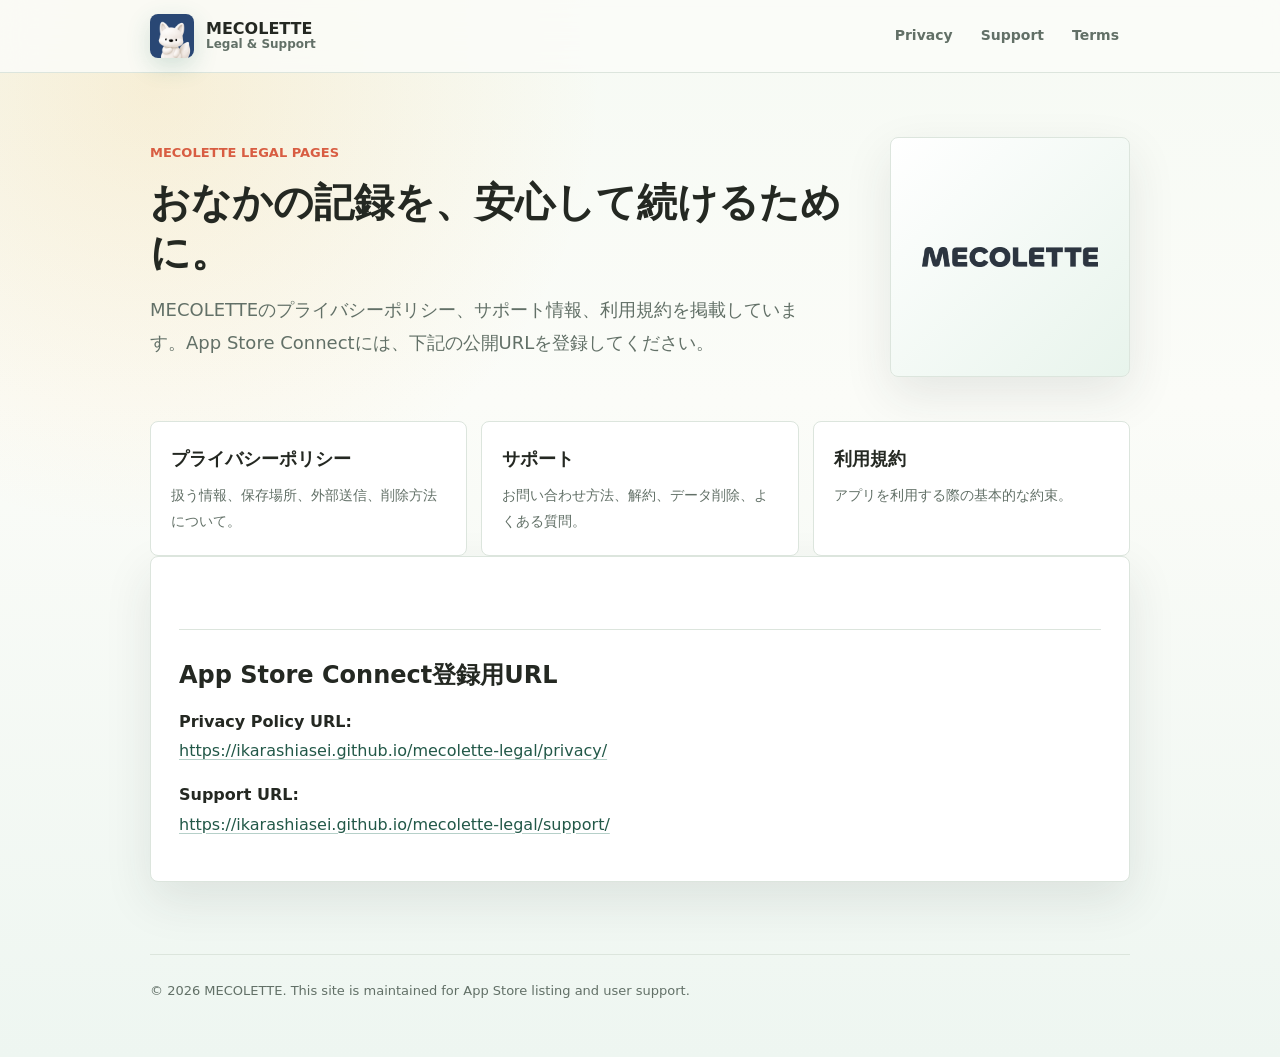
==== index.html @ 82820e7a "Add GitHub Pages legal site" ====
<!doctype html>
<html lang="ja">
  <head>
    <meta charset="utf-8">
    <meta name="viewport" content="width=device-width, initial-scale=1">
    <title>MECOLETTE 法務・サポート</title>
    <meta name="description" content="MECOLETTEのプライバシーポリシー、利用規約、サポート情報を掲載しています。">
    <link rel="icon" href="./assets/app-icon.png">
    <link rel="apple-touch-icon" href="./assets/app-icon.png">
    <link rel="stylesheet" href="./assets/styles.css">
  </head>
  <body>
    <header class="site-header">
      <div class="site-header__inner">
        <a class="brand" href="./" aria-label="MECOLETTE 法務・サポート トップ">
          <img class="brand__icon" src="./assets/app-icon.png" alt="" width="44" height="44">
          <span class="brand__name">
            <span>MECOLETTE</span>
            <span class="brand__sub">Legal & Support</span>
          </span>
        </a>
        <nav class="nav" aria-label="主要ページ">
          <a href="./privacy/">Privacy</a>
          <a href="./support/">Support</a>
          <a href="./terms/">Terms</a>
        </nav>
      </div>
    </header>

    <main class="page">
      <section class="hero" aria-labelledby="page-title">
        <div>
          <p class="eyebrow">MECOLETTE Legal Pages</p>
          <h1 id="page-title">おなかの記録を、安心して続けるために。</h1>
          <p class="lead">MECOLETTEのプライバシーポリシー、サポート情報、利用規約を掲載しています。App Store Connectには、下記の公開URLを登録してください。</p>
        </div>
        <div class="hero__image" aria-hidden="true">
          <img src="./assets/mecolette-logo.png" alt="">
        </div>
      </section>

      <section class="link-grid" aria-label="公開ページ">
        <a class="link-tile" href="./privacy/">
          <strong>プライバシーポリシー</strong>
          <span>扱う情報、保存場所、外部送信、削除方法について。</span>
        </a>
        <a class="link-tile" href="./support/">
          <strong>サポート</strong>
          <span>お問い合わせ方法、解約、データ削除、よくある質問。</span>
        </a>
        <a class="link-tile" href="./terms/">
          <strong>利用規約</strong>
          <span>アプリを利用する際の基本的な約束。</span>
        </a>
      </section>

      <section class="panel" aria-labelledby="store-connect-title">
        <h2 id="store-connect-title">App Store Connect登録用URL</h2>
        <p><strong>Privacy Policy URL:</strong><br><a href="./privacy/">https://ikarashiasei.github.io/mecolette-legal/privacy/</a></p>
        <p><strong>Support URL:</strong><br><a href="./support/">https://ikarashiasei.github.io/mecolette-legal/support/</a></p>
      </section>
    </main>

    <footer class="site-footer">
      <p>© 2026 MECOLETTE. This site is maintained for App Store listing and user support.</p>
    </footer>
  </body>
</html>
---- assets/styles.css ----
:root {
  color-scheme: light;
  --ink: #242822;
  --muted: #627067;
  --paper: #fbfcf8;
  --panel: #ffffff;
  --line: #dce5dd;
  --brand: #2f7a64;
  --brand-dark: #225848;
  --accent: #d85d42;
  --sun: #f5b84b;
  --shadow: 0 18px 48px rgba(35, 53, 45, 0.1);
  --radius: 8px;
}

* {
  box-sizing: border-box;
}

html {
  scroll-behavior: smooth;
}

body {
  margin: 0;
  background:
    radial-gradient(circle at 12% 8%, rgba(245, 184, 75, 0.18), transparent 28rem),
    linear-gradient(180deg, #f6faf4 0%, var(--paper) 38%, #eef6f1 100%);
  color: var(--ink);
  font-family: ui-rounded, "Hiragino Sans", "Yu Gothic", "Yu Gothic UI", system-ui, sans-serif;
  font-size: 16px;
  line-height: 1.85;
  letter-spacing: 0;
}

a {
  color: var(--brand-dark);
  text-decoration-color: rgba(47, 122, 100, 0.35);
  text-underline-offset: 0.18em;
}

a:hover {
  color: var(--accent);
}

.site-header {
  border-bottom: 1px solid var(--line);
  background: rgba(251, 252, 248, 0.86);
  backdrop-filter: blur(16px);
  position: sticky;
  top: 0;
  z-index: 10;
}

.site-header__inner,
.page,
.site-footer {
  width: min(100% - 32px, 980px);
  margin: 0 auto;
}

.site-header__inner {
  display: flex;
  min-height: 72px;
  align-items: center;
  justify-content: space-between;
  gap: 24px;
}

.brand {
  display: inline-flex;
  align-items: center;
  gap: 12px;
  color: var(--ink);
  font-weight: 800;
  text-decoration: none;
}

.brand__icon {
  width: 44px;
  height: 44px;
  border-radius: var(--radius);
  box-shadow: 0 8px 24px rgba(47, 122, 100, 0.2);
}

.brand__name {
  display: grid;
  gap: 0;
  line-height: 1.15;
}

.brand__sub {
  color: var(--muted);
  font-size: 12px;
  font-weight: 700;
}

.nav {
  display: flex;
  flex-wrap: wrap;
  gap: 6px;
  justify-content: flex-end;
}

.nav a {
  border: 1px solid transparent;
  border-radius: var(--radius);
  color: var(--muted);
  font-size: 14px;
  font-weight: 700;
  padding: 8px 10px;
  text-decoration: none;
}

.nav a[aria-current="page"],
.nav a:hover {
  background: #ffffff;
  border-color: var(--line);
  color: var(--brand-dark);
}

.page {
  padding: 64px 0 72px;
}

.hero {
  display: grid;
  grid-template-columns: 1fr minmax(180px, 240px);
  gap: 32px;
  align-items: center;
  margin-bottom: 44px;
}

.eyebrow {
  color: var(--accent);
  font-size: 13px;
  font-weight: 800;
  margin: 0 0 12px;
  text-transform: uppercase;
}

h1 {
  color: var(--ink);
  font-size: 40px;
  line-height: 1.25;
  margin: 0 0 16px;
}

h2 {
  border-top: 1px solid var(--line);
  font-size: 24px;
  line-height: 1.45;
  margin: 44px 0 14px;
  padding-top: 28px;
}

h3 {
  font-size: 18px;
  margin: 28px 0 8px;
}

p {
  margin: 0 0 14px;
}

ul {
  margin: 0 0 18px;
  padding-left: 1.3em;
}

li + li {
  margin-top: 8px;
}

.lead {
  color: var(--muted);
  font-size: 18px;
  max-width: 42rem;
}

.hero__image {
  background: linear-gradient(135deg, #ffffff, #e8f4ec);
  border: 1px solid var(--line);
  border-radius: var(--radius);
  box-shadow: var(--shadow);
  display: grid;
  min-height: 240px;
  place-items: center;
}

.hero__image img {
  height: auto;
  width: min(74%, 180px);
}

.panel {
  background: var(--panel);
  border: 1px solid var(--line);
  border-radius: var(--radius);
  box-shadow: var(--shadow);
  padding: 28px;
}

.link-grid {
  display: grid;
  gap: 14px;
  grid-template-columns: repeat(3, minmax(0, 1fr));
  margin-top: 28px;
}

.link-tile {
  background: #ffffff;
  border: 1px solid var(--line);
  border-radius: var(--radius);
  color: var(--ink);
  display: block;
  min-height: 132px;
  padding: 20px;
  text-decoration: none;
}

.link-tile strong {
  display: block;
  font-size: 18px;
  margin-bottom: 8px;
}

.link-tile span {
  color: var(--muted);
  display: block;
  font-size: 14px;
}

.meta {
  border-left: 4px solid var(--brand);
  color: var(--muted);
  margin: 28px 0;
  padding: 6px 0 6px 16px;
}

.notice {
  background: #fff8e9;
  border: 1px solid #f2d798;
  border-radius: var(--radius);
  padding: 18px;
}

.site-footer {
  border-top: 1px solid var(--line);
  color: var(--muted);
  font-size: 13px;
  padding: 24px 0 40px;
}

@media (max-width: 760px) {
  .site-header__inner {
    align-items: flex-start;
    flex-direction: column;
    gap: 10px;
    padding: 14px 0;
  }

  .nav {
    justify-content: flex-start;
  }

  .page {
    padding-top: 40px;
  }

  .hero {
    grid-template-columns: 1fr;
  }

  .hero__image {
    min-height: 170px;
  }

  h1 {
    font-size: 32px;
  }

  .link-grid {
    grid-template-columns: 1fr;
  }

  .panel {
    padding: 22px;
  }
}
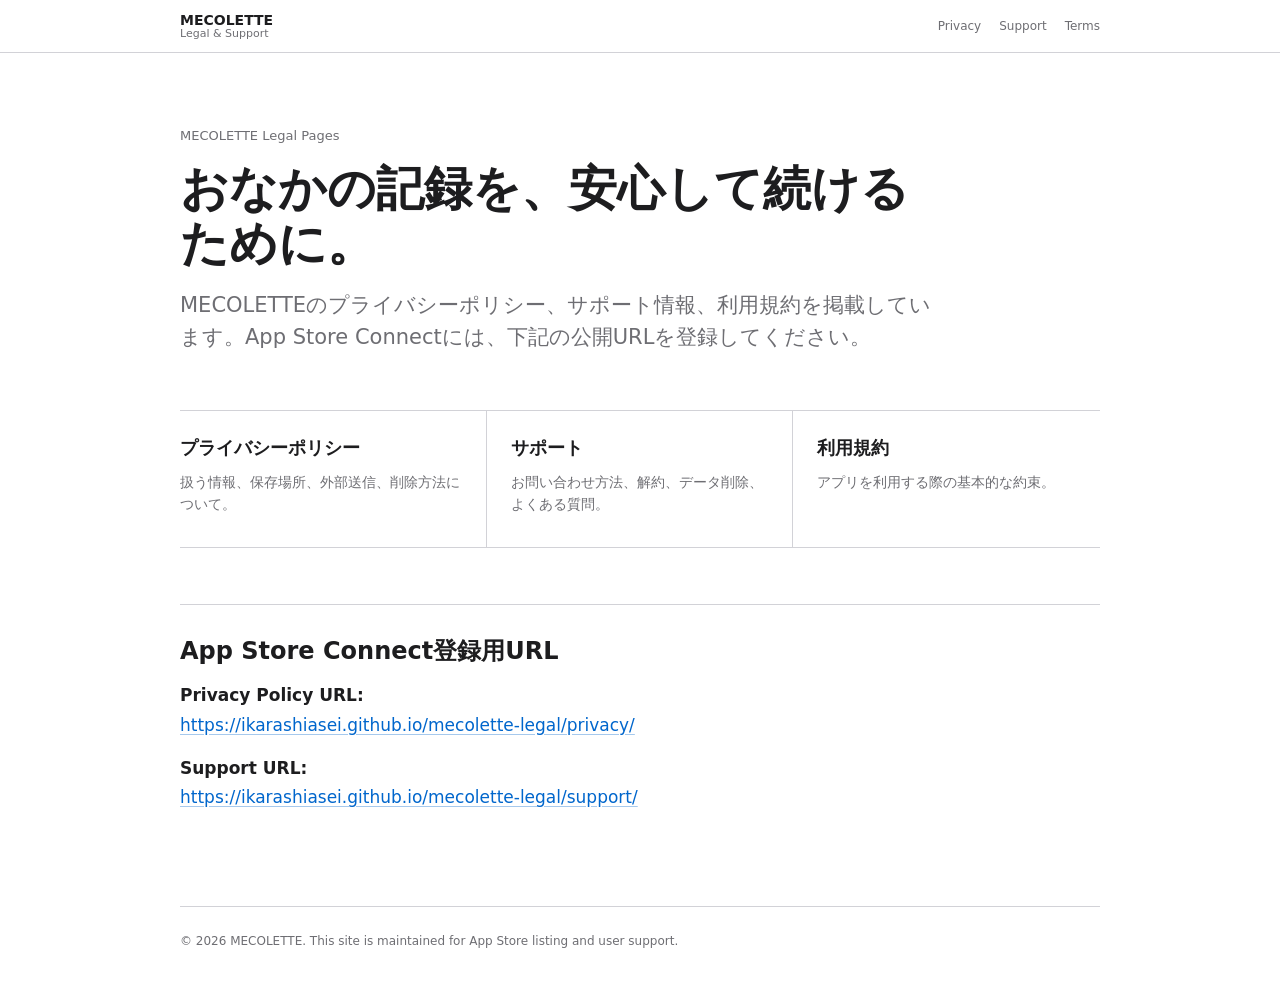
==== commit 4c7e8710: "Simplify legal site design" ====
--- a/index.html
+++ b/index.html
@@ -13,7 +13,6 @@
     <header class="site-header">
       <div class="site-header__inner">
         <a class="brand" href="./" aria-label="MECOLETTE 法務・サポート トップ">
-          <img class="brand__icon" src="./assets/app-icon.png" alt="" width="44" height="44">
           <span class="brand__name">
             <span>MECOLETTE</span>
             <span class="brand__sub">Legal & Support</span>
@@ -33,9 +32,6 @@
           <p class="eyebrow">MECOLETTE Legal Pages</p>
           <h1 id="page-title">おなかの記録を、安心して続けるために。</h1>
           <p class="lead">MECOLETTEのプライバシーポリシー、サポート情報、利用規約を掲載しています。App Store Connectには、下記の公開URLを登録してください。</p>
-        </div>
-        <div class="hero__image" aria-hidden="true">
-          <img src="./assets/mecolette-logo.png" alt="">
         </div>
       </section>
 
--- a/assets/styles.css
+++ b/assets/styles.css
@@ -1,16 +1,12 @@
 :root {
   color-scheme: light;
-  --ink: #242822;
-  --muted: #627067;
-  --paper: #fbfcf8;
-  --panel: #ffffff;
-  --line: #dce5dd;
-  --brand: #2f7a64;
-  --brand-dark: #225848;
-  --accent: #d85d42;
-  --sun: #f5b84b;
-  --shadow: 0 18px 48px rgba(35, 53, 45, 0.1);
-  --radius: 8px;
+  --ink: #1d1d1f;
+  --muted: #6e6e73;
+  --canvas: #ffffff;
+  --canvas-soft: #f5f5f7;
+  --line: #d2d2d7;
+  --link: #0066cc;
+  --radius: 12px;
 }
 
 * {
@@ -23,30 +19,28 @@
 
 body {
   margin: 0;
-  background:
-    radial-gradient(circle at 12% 8%, rgba(245, 184, 75, 0.18), transparent 28rem),
-    linear-gradient(180deg, #f6faf4 0%, var(--paper) 38%, #eef6f1 100%);
-  color: var(--ink);
-  font-family: ui-rounded, "Hiragino Sans", "Yu Gothic", "Yu Gothic UI", system-ui, sans-serif;
-  font-size: 16px;
-  line-height: 1.85;
+  background: var(--canvas);
+  color: var(--ink);
+  font-family: -apple-system, BlinkMacSystemFont, "Hiragino Sans", "Yu Gothic", "Yu Gothic UI", system-ui, sans-serif;
+  font-size: 17px;
+  line-height: 1.72;
   letter-spacing: 0;
 }
 
 a {
-  color: var(--brand-dark);
-  text-decoration-color: rgba(47, 122, 100, 0.35);
+  color: var(--link);
+  text-decoration-color: rgba(0, 102, 204, 0.35);
   text-underline-offset: 0.18em;
 }
 
 a:hover {
-  color: var(--accent);
+  text-decoration-color: currentColor;
 }
 
 .site-header {
   border-bottom: 1px solid var(--line);
-  background: rgba(251, 252, 248, 0.86);
-  backdrop-filter: blur(16px);
+  background: rgba(255, 255, 255, 0.88);
+  backdrop-filter: saturate(180%) blur(20px);
   position: sticky;
   top: 0;
   z-index: 10;
@@ -55,32 +49,26 @@
 .site-header__inner,
 .page,
 .site-footer {
-  width: min(100% - 32px, 980px);
+  width: min(100% - 40px, 920px);
   margin: 0 auto;
 }
 
 .site-header__inner {
   display: flex;
-  min-height: 72px;
+  min-height: 52px;
   align-items: center;
   justify-content: space-between;
-  gap: 24px;
+  gap: 20px;
 }
 
 .brand {
   display: inline-flex;
   align-items: center;
-  gap: 12px;
-  color: var(--ink);
-  font-weight: 800;
+  gap: 10px;
+  color: var(--ink);
+  font-size: 14px;
+  font-weight: 600;
   text-decoration: none;
-}
-
-.brand__icon {
-  width: 44px;
-  height: 44px;
-  border-radius: var(--radius);
-  box-shadow: 0 8px 24px rgba(47, 122, 100, 0.2);
 }
 
 .brand__name {
@@ -91,71 +79,66 @@
 
 .brand__sub {
   color: var(--muted);
-  font-size: 12px;
-  font-weight: 700;
+  font-size: 11px;
+  font-weight: 400;
 }
 
 .nav {
   display: flex;
   flex-wrap: wrap;
-  gap: 6px;
+  gap: 18px;
   justify-content: flex-end;
 }
 
 .nav a {
-  border: 1px solid transparent;
-  border-radius: var(--radius);
-  color: var(--muted);
-  font-size: 14px;
-  font-weight: 700;
-  padding: 8px 10px;
+  color: var(--muted);
+  font-size: 12px;
+  font-weight: 400;
+  padding: 6px 0;
   text-decoration: none;
 }
 
 .nav a[aria-current="page"],
 .nav a:hover {
-  background: #ffffff;
-  border-color: var(--line);
-  color: var(--brand-dark);
+  color: var(--ink);
 }
 
 .page {
-  padding: 64px 0 72px;
+  padding: 72px 0 80px;
 }
 
 .hero {
-  display: grid;
-  grid-template-columns: 1fr minmax(180px, 240px);
-  gap: 32px;
-  align-items: center;
-  margin-bottom: 44px;
+  margin-bottom: 56px;
+  max-width: 760px;
 }
 
 .eyebrow {
-  color: var(--accent);
+  color: var(--muted);
   font-size: 13px;
-  font-weight: 800;
-  margin: 0 0 12px;
-  text-transform: uppercase;
+  font-weight: 400;
+  margin: 0 0 14px;
 }
 
 h1 {
   color: var(--ink);
-  font-size: 40px;
-  line-height: 1.25;
-  margin: 0 0 16px;
+  font-size: 48px;
+  font-weight: 600;
+  line-height: 1.14;
+  margin: 0 0 18px;
 }
 
 h2 {
   border-top: 1px solid var(--line);
   font-size: 24px;
-  line-height: 1.45;
-  margin: 44px 0 14px;
-  padding-top: 28px;
+  font-weight: 600;
+  line-height: 1.35;
+  margin: 48px 0 14px;
+  padding-top: 30px;
 }
 
 h3 {
   font-size: 18px;
+  font-weight: 600;
   margin: 28px 0 8px;
 }
 
@@ -174,54 +157,50 @@
 
 .lead {
   color: var(--muted);
-  font-size: 18px;
-  max-width: 42rem;
-}
-
-.hero__image {
-  background: linear-gradient(135deg, #ffffff, #e8f4ec);
-  border: 1px solid var(--line);
-  border-radius: var(--radius);
-  box-shadow: var(--shadow);
-  display: grid;
-  min-height: 240px;
-  place-items: center;
-}
-
-.hero__image img {
-  height: auto;
-  width: min(74%, 180px);
+  font-size: 21px;
+  line-height: 1.55;
+  max-width: 48rem;
 }
 
 .panel {
-  background: var(--panel);
-  border: 1px solid var(--line);
-  border-radius: var(--radius);
-  box-shadow: var(--shadow);
-  padding: 28px;
+  background: transparent;
+  border: 0;
+  border-radius: 0;
+  padding: 0;
 }
 
 .link-grid {
   display: grid;
-  gap: 14px;
+  gap: 0;
   grid-template-columns: repeat(3, minmax(0, 1fr));
-  margin-top: 28px;
+  border-bottom: 1px solid var(--line);
+  border-top: 1px solid var(--line);
+  margin: 40px 0 56px;
 }
 
 .link-tile {
-  background: #ffffff;
-  border: 1px solid var(--line);
-  border-radius: var(--radius);
+  background: transparent;
+  border-right: 1px solid var(--line);
   color: var(--ink);
   display: block;
-  min-height: 132px;
-  padding: 20px;
+  min-height: 136px;
+  padding: 22px 24px 24px 0;
   text-decoration: none;
+}
+
+.link-tile:last-child {
+  border-right: 0;
+  padding-left: 24px;
+}
+
+.link-tile + .link-tile {
+  padding-left: 24px;
 }
 
 .link-tile strong {
   display: block;
   font-size: 18px;
+  font-weight: 600;
   margin-bottom: 8px;
 }
 
@@ -229,26 +208,28 @@
   color: var(--muted);
   display: block;
   font-size: 14px;
+  line-height: 1.55;
 }
 
 .meta {
-  border-left: 4px solid var(--brand);
-  color: var(--muted);
-  margin: 28px 0;
-  padding: 6px 0 6px 16px;
+  border-left: 2px solid var(--line);
+  color: var(--muted);
+  font-size: 14px;
+  margin: 28px 0 36px;
+  padding: 4px 0 4px 14px;
 }
 
 .notice {
-  background: #fff8e9;
-  border: 1px solid #f2d798;
+  background: var(--canvas-soft);
+  border: 1px solid var(--line);
   border-radius: var(--radius);
-  padding: 18px;
+  padding: 20px 22px;
 }
 
 .site-footer {
   border-top: 1px solid var(--line);
   color: var(--muted);
-  font-size: 13px;
+  font-size: 12px;
   padding: 24px 0 40px;
 }
 
@@ -265,26 +246,40 @@
   }
 
   .page {
-    padding-top: 40px;
+    padding: 48px 0 64px;
   }
 
   .hero {
-    grid-template-columns: 1fr;
-  }
-
-  .hero__image {
-    min-height: 170px;
+    margin-bottom: 40px;
   }
 
   h1 {
-    font-size: 32px;
+    font-size: 34px;
+  }
+
+  .lead {
+    font-size: 18px;
   }
 
   .link-grid {
     grid-template-columns: 1fr;
+    margin-bottom: 44px;
+  }
+
+  .link-tile,
+  .link-tile + .link-tile,
+  .link-tile:last-child {
+    border-right: 0;
+    border-top: 1px solid var(--line);
+    min-height: auto;
+    padding: 20px 0;
+  }
+
+  .link-tile:first-child {
+    border-top: 0;
   }
 
   .panel {
-    padding: 22px;
-  }
-}
+    padding: 0;
+  }
+}
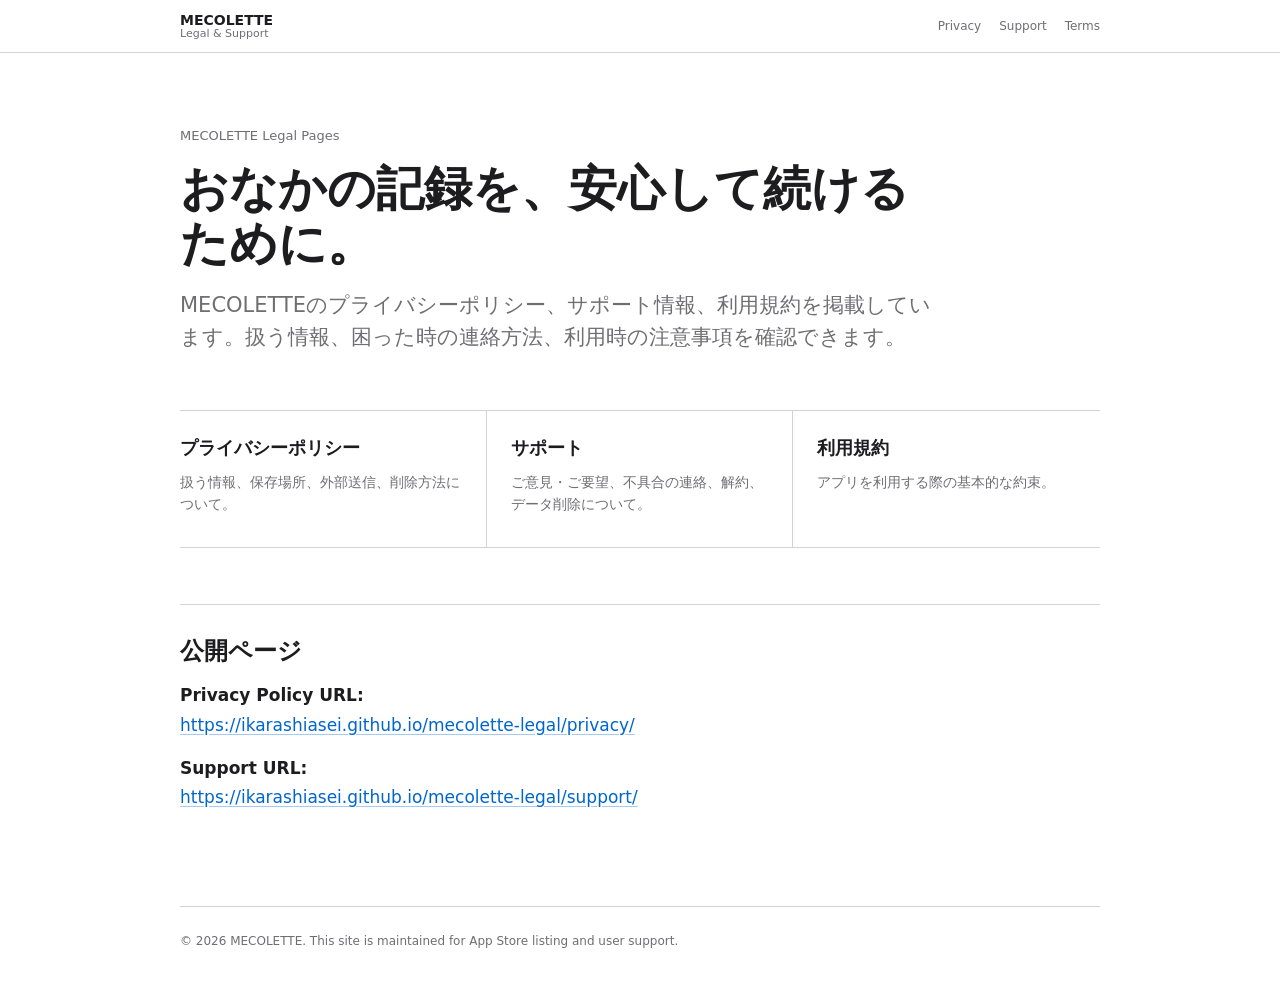
==== commit 44a56d20: "Refine legal page copy" ====
--- a/index.html
+++ b/index.html
@@ -31,7 +31,7 @@
         <div>
           <p class="eyebrow">MECOLETTE Legal Pages</p>
           <h1 id="page-title">おなかの記録を、安心して続けるために。</h1>
-          <p class="lead">MECOLETTEのプライバシーポリシー、サポート情報、利用規約を掲載しています。App Store Connectには、下記の公開URLを登録してください。</p>
+          <p class="lead">MECOLETTEのプライバシーポリシー、サポート情報、利用規約を掲載しています。扱う情報、困った時の連絡方法、利用時の注意事項を確認できます。</p>
         </div>
       </section>
 
@@ -42,7 +42,7 @@
         </a>
         <a class="link-tile" href="./support/">
           <strong>サポート</strong>
-          <span>お問い合わせ方法、解約、データ削除、よくある質問。</span>
+          <span>ご意見・ご要望、不具合の連絡、解約、データ削除について。</span>
         </a>
         <a class="link-tile" href="./terms/">
           <strong>利用規約</strong>
@@ -50,8 +50,8 @@
         </a>
       </section>
 
-      <section class="panel" aria-labelledby="store-connect-title">
-        <h2 id="store-connect-title">App Store Connect登録用URL</h2>
+      <section class="panel" aria-labelledby="public-pages-title">
+        <h2 id="public-pages-title">公開ページ</h2>
         <p><strong>Privacy Policy URL:</strong><br><a href="./privacy/">https://ikarashiasei.github.io/mecolette-legal/privacy/</a></p>
         <p><strong>Support URL:</strong><br><a href="./support/">https://ikarashiasei.github.io/mecolette-legal/support/</a></p>
       </section>
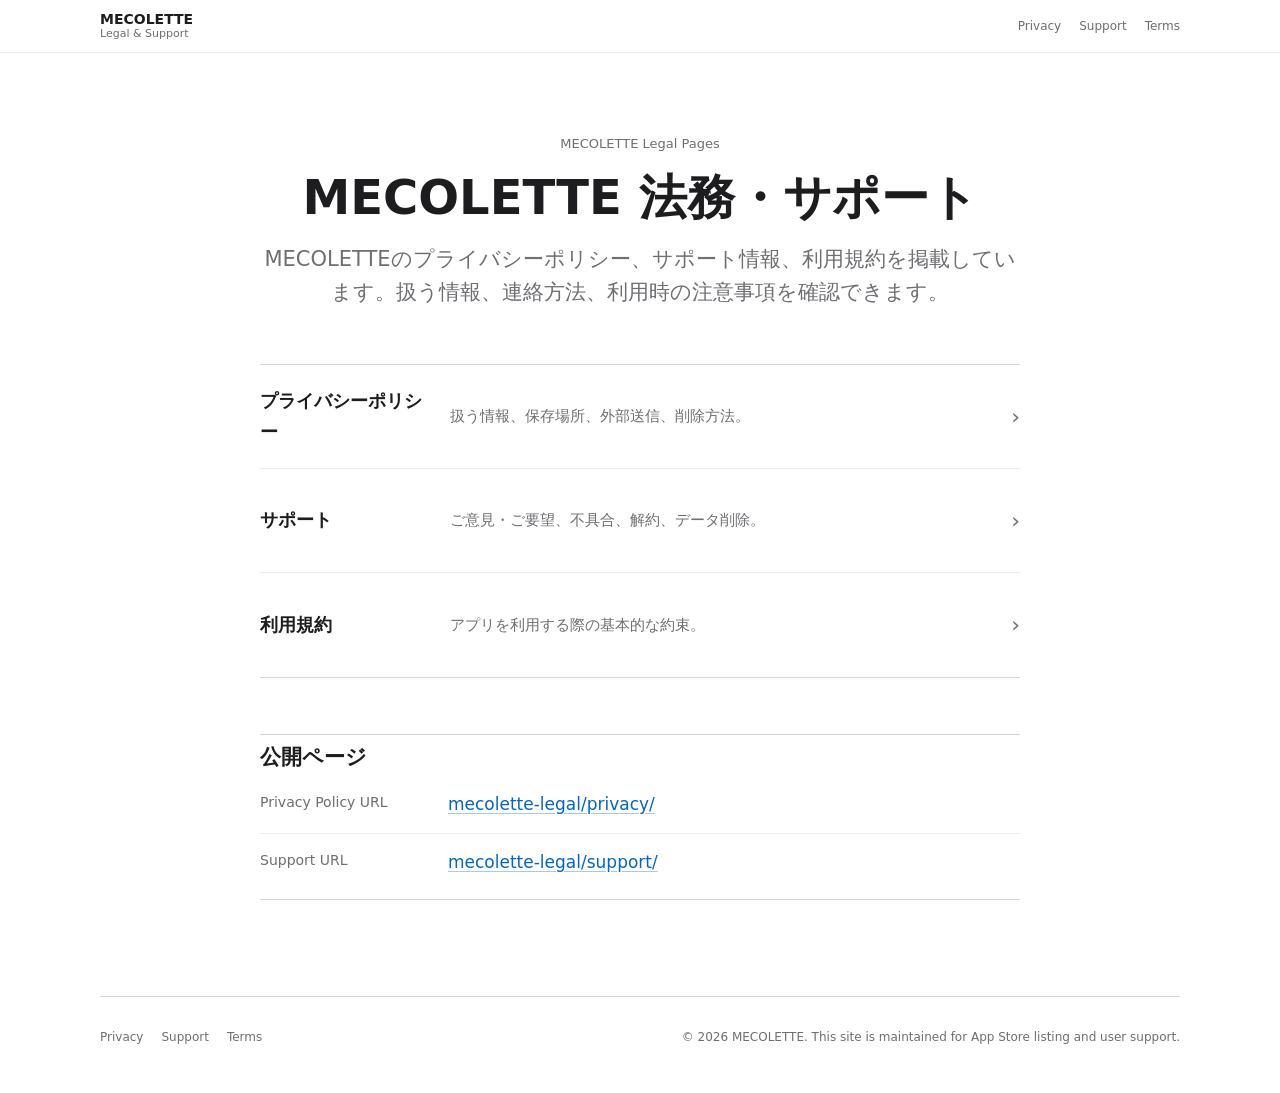
==== commit d9aad983: "Refresh legal site layout" ====
--- a/index.html
+++ b/index.html
@@ -30,34 +30,48 @@
       <section class="hero" aria-labelledby="page-title">
         <div>
           <p class="eyebrow">MECOLETTE Legal Pages</p>
-          <h1 id="page-title">おなかの記録を、安心して続けるために。</h1>
-          <p class="lead">MECOLETTEのプライバシーポリシー、サポート情報、利用規約を掲載しています。扱う情報、困った時の連絡方法、利用時の注意事項を確認できます。</p>
+          <h1 id="page-title">MECOLETTE<span class="mobile-break"><br></span> 法務・サポート</h1>
+          <p class="lead">MECOLETTEのプライバシーポリシー、サポート情報、利用規約を掲載しています。扱う情報、連絡方法、利用時の注意事項を確認できます。</p>
         </div>
       </section>
 
-      <section class="link-grid" aria-label="公開ページ">
-        <a class="link-tile" href="./privacy/">
-          <strong>プライバシーポリシー</strong>
-          <span>扱う情報、保存場所、外部送信、削除方法について。</span>
+      <section class="directory" aria-label="公開ページ">
+        <a class="directory-row" href="./privacy/">
+          <span class="directory-title">プライバシーポリシー</span>
+          <span class="directory-desc">扱う情報、保存場所、外部送信、削除方法。</span>
+          <span class="directory-arrow" aria-hidden="true">›</span>
         </a>
-        <a class="link-tile" href="./support/">
-          <strong>サポート</strong>
-          <span>ご意見・ご要望、不具合の連絡、解約、データ削除について。</span>
+        <a class="directory-row" href="./support/">
+          <span class="directory-title">サポート</span>
+          <span class="directory-desc">ご意見・ご要望、不具合、解約、データ削除。</span>
+          <span class="directory-arrow" aria-hidden="true">›</span>
         </a>
-        <a class="link-tile" href="./terms/">
-          <strong>利用規約</strong>
-          <span>アプリを利用する際の基本的な約束。</span>
+        <a class="directory-row" href="./terms/">
+          <span class="directory-title">利用規約</span>
+          <span class="directory-desc">アプリを利用する際の基本的な約束。</span>
+          <span class="directory-arrow" aria-hidden="true">›</span>
         </a>
       </section>
 
-      <section class="panel" aria-labelledby="public-pages-title">
+      <section class="url-list" aria-labelledby="public-pages-title">
         <h2 id="public-pages-title">公開ページ</h2>
-        <p><strong>Privacy Policy URL:</strong><br><a href="./privacy/">https://ikarashiasei.github.io/mecolette-legal/privacy/</a></p>
-        <p><strong>Support URL:</strong><br><a href="./support/">https://ikarashiasei.github.io/mecolette-legal/support/</a></p>
+        <div class="url-item">
+          <span class="url-label">Privacy Policy URL</span>
+          <a href="./privacy/" aria-label="プライバシーポリシーURLを開く">mecolette-legal/privacy/</a>
+        </div>
+        <div class="url-item">
+          <span class="url-label">Support URL</span>
+          <a href="./support/" aria-label="サポートURLを開く">mecolette-legal/support/</a>
+        </div>
       </section>
     </main>
 
     <footer class="site-footer">
+      <nav class="footer-nav" aria-label="フッター">
+        <a href="./privacy/">Privacy</a>
+        <a href="./support/">Support</a>
+        <a href="./terms/">Terms</a>
+      </nav>
       <p>© 2026 MECOLETTE. This site is maintained for App Store listing and user support.</p>
     </footer>
   </body>
--- a/assets/styles.css
+++ b/assets/styles.css
@@ -5,8 +5,11 @@
   --canvas: #ffffff;
   --canvas-soft: #f5f5f7;
   --line: #d2d2d7;
+  --line-soft: #ececf0;
   --link: #0066cc;
-  --radius: 12px;
+  --focus: #0071e3;
+  --page: 1080px;
+  --measure: 760px;
 }
 
 * {
@@ -37,9 +40,15 @@
   text-decoration-color: currentColor;
 }
 
+a:focus-visible {
+  border-radius: 6px;
+  outline: 2px solid var(--focus);
+  outline-offset: 3px;
+}
+
 .site-header {
-  border-bottom: 1px solid var(--line);
-  background: rgba(255, 255, 255, 0.88);
+  background: rgba(255, 255, 255, 0.86);
+  border-bottom: 1px solid rgba(0, 0, 0, 0.08);
   backdrop-filter: saturate(180%) blur(20px);
   position: sticky;
   top: 0;
@@ -49,23 +58,22 @@
 .site-header__inner,
 .page,
 .site-footer {
-  width: min(100% - 40px, 920px);
+  max-width: var(--page);
+  width: calc(100% - 40px);
   margin: 0 auto;
 }
 
 .site-header__inner {
+  align-items: center;
   display: flex;
+  gap: 24px;
+  justify-content: space-between;
   min-height: 52px;
-  align-items: center;
-  justify-content: space-between;
-  gap: 20px;
 }
 
 .brand {
+  color: var(--ink);
   display: inline-flex;
-  align-items: center;
-  gap: 10px;
-  color: var(--ink);
   font-size: 14px;
   font-weight: 600;
   text-decoration: none;
@@ -73,7 +81,7 @@
 
 .brand__name {
   display: grid;
-  gap: 0;
+  gap: 1px;
   line-height: 1.15;
 }
 
@@ -83,161 +91,252 @@
   font-weight: 400;
 }
 
-.nav {
+.nav,
+.footer-nav {
   display: flex;
   flex-wrap: wrap;
   gap: 18px;
+}
+
+.nav {
   justify-content: flex-end;
 }
 
-.nav a {
+.nav a,
+.footer-nav a {
   color: var(--muted);
   font-size: 12px;
-  font-weight: 400;
-  padding: 6px 0;
+  line-height: 1;
+  min-height: 32px;
+  padding: 10px 0;
   text-decoration: none;
 }
 
 .nav a[aria-current="page"],
-.nav a:hover {
+.nav a:hover,
+.footer-nav a:hover {
   color: var(--ink);
 }
 
 .page {
-  padding: 72px 0 80px;
+  padding: 80px 0 96px;
+}
+
+.hero,
+.document {
+  max-width: var(--measure);
+  width: 100%;
 }
 
 .hero {
-  margin-bottom: 56px;
-  max-width: 760px;
+  margin: 0 auto 56px;
+  text-align: center;
+}
+
+.document {
+  margin: 0 auto;
 }
 
 .eyebrow {
   color: var(--muted);
   font-size: 13px;
   font-weight: 400;
-  margin: 0 0 14px;
+  margin: 0 0 16px;
 }
 
 h1 {
   color: var(--ink);
   font-size: 48px;
   font-weight: 600;
-  line-height: 1.14;
+  line-height: 1.12;
   margin: 0 0 18px;
+  overflow-wrap: anywhere;
 }
 
 h2 {
-  border-top: 1px solid var(--line);
+  border-top: 1px solid var(--line-soft);
   font-size: 24px;
   font-weight: 600;
   line-height: 1.35;
-  margin: 48px 0 14px;
+  margin: 52px 0 14px;
   padding-top: 30px;
-}
-
-h3 {
+  scroll-margin-top: 84px;
+}
+
+p {
+  overflow-wrap: anywhere;
+  margin: 0 0 14px;
+}
+
+ul {
+  margin: 0 0 18px;
+  padding-left: 1.35em;
+}
+
+li + li {
+  margin-top: 8px;
+}
+
+.lead {
+  color: var(--muted);
+  font-size: 21px;
+  line-break: strict;
+  line-height: 1.55;
+  margin-bottom: 0;
+  overflow-wrap: anywhere;
+}
+
+.meta {
+  color: var(--muted);
+  font-size: 14px;
+  margin: 24px 0 0;
+}
+
+.directory,
+.url-list,
+.toc {
+  border-bottom: 1px solid var(--line);
+  border-top: 1px solid var(--line);
+}
+
+.directory {
+  margin: 0 auto 56px;
+  max-width: var(--measure);
+  width: 100%;
+}
+
+.directory-row {
+  align-items: center;
+  border-bottom: 1px solid var(--line-soft);
+  color: var(--ink);
+  display: grid;
+  gap: 20px;
+  grid-template-columns: 170px 1fr auto;
+  min-height: 104px;
+  padding: 20px 0;
+  text-decoration: none;
+}
+
+.directory-row:last-child {
+  border-bottom: 0;
+}
+
+.directory-title {
   font-size: 18px;
   font-weight: 600;
-  margin: 28px 0 8px;
-}
-
-p {
-  margin: 0 0 14px;
-}
-
-ul {
-  margin: 0 0 18px;
-  padding-left: 1.3em;
-}
-
-li + li {
-  margin-top: 8px;
-}
-
-.lead {
-  color: var(--muted);
+}
+
+.directory-desc {
+  color: var(--muted);
+  font-size: 15px;
+  line-break: strict;
+  line-height: 1.55;
+  overflow-wrap: anywhere;
+}
+
+.directory-arrow {
+  color: var(--muted);
+  font-size: 22px;
+  line-height: 1;
+}
+
+.url-list {
+  margin: 0 auto;
+  max-width: var(--measure);
+  padding: 8px 0;
+  width: 100%;
+}
+
+.url-list h2 {
+  border-top: 0;
   font-size: 21px;
-  line-height: 1.55;
-  max-width: 48rem;
-}
-
-.panel {
-  background: transparent;
-  border: 0;
-  border-radius: 0;
-  padding: 0;
-}
-
-.link-grid {
+  margin: 0 0 4px;
+  padding-top: 0;
+}
+
+.url-item {
+  border-top: 1px solid var(--line-soft);
   display: grid;
-  gap: 0;
-  grid-template-columns: repeat(3, minmax(0, 1fr));
-  border-bottom: 1px solid var(--line);
-  border-top: 1px solid var(--line);
-  margin: 40px 0 56px;
-}
-
-.link-tile {
-  background: transparent;
-  border-right: 1px solid var(--line);
-  color: var(--ink);
-  display: block;
-  min-height: 136px;
-  padding: 22px 24px 24px 0;
+  gap: 18px;
+  grid-template-columns: 170px 1fr;
+  padding: 14px 0;
+}
+
+.url-item > * {
+  min-width: 0;
+}
+
+.url-item a {
+  overflow-wrap: anywhere;
+  word-break: break-all;
+}
+
+.mobile-break {
+  display: none;
+}
+
+.url-item:first-of-type {
+  border-top: 0;
+}
+
+.url-label {
+  color: var(--muted);
+  font-size: 14px;
+}
+
+.toc {
+  display: grid;
+  gap: 0 24px;
+  grid-template-columns: repeat(2, minmax(0, 1fr));
+  margin: 36px 0 48px;
+  padding: 8px 0;
+}
+
+.toc a {
+  border-top: 1px solid var(--line-soft);
+  color: var(--ink);
+  font-size: 14px;
+  line-height: 1.45;
+  min-height: 44px;
+  padding: 12px 0;
   text-decoration: none;
 }
 
-.link-tile:last-child {
-  border-right: 0;
-  padding-left: 24px;
-}
-
-.link-tile + .link-tile {
-  padding-left: 24px;
-}
-
-.link-tile strong {
-  display: block;
-  font-size: 18px;
-  font-weight: 600;
-  margin-bottom: 8px;
-}
-
-.link-tile span {
-  color: var(--muted);
-  display: block;
-  font-size: 14px;
-  line-height: 1.55;
-}
-
-.meta {
-  border-left: 2px solid var(--line);
-  color: var(--muted);
-  font-size: 14px;
-  margin: 28px 0 36px;
-  padding: 4px 0 4px 14px;
+.toc a:nth-child(-n + 2) {
+  border-top: 0;
+}
+
+.toc a:hover {
+  color: var(--link);
 }
 
 .notice {
   background: var(--canvas-soft);
   border: 1px solid var(--line);
-  border-radius: var(--radius);
-  padding: 20px 22px;
+  margin: 0 0 28px;
+  padding: 18px 20px;
 }
 
 .site-footer {
+  align-items: center;
   border-top: 1px solid var(--line);
   color: var(--muted);
+  display: flex;
   font-size: 12px;
+  gap: 20px;
+  justify-content: space-between;
   padding: 24px 0 40px;
+}
+
+.site-footer p {
+  margin: 0;
 }
 
 @media (max-width: 760px) {
   .site-header__inner {
     align-items: flex-start;
     flex-direction: column;
-    gap: 10px;
+    gap: 8px;
     padding: 14px 0;
   }
 
@@ -246,40 +345,61 @@
   }
 
   .page {
-    padding: 48px 0 64px;
+    padding: 56px 0 72px;
   }
 
   .hero {
     margin-bottom: 40px;
+    text-align: left;
+  }
+
+  .mobile-break {
+    display: inline;
   }
 
   h1 {
-    font-size: 34px;
+    font-size: 31px;
+    line-height: 1.18;
+  }
+
+  h2 {
+    font-size: 22px;
+    margin-top: 44px;
   }
 
   .lead {
     font-size: 18px;
   }
 
-  .link-grid {
+  .directory-row,
+  .url-item {
     grid-template-columns: 1fr;
-    margin-bottom: 44px;
-  }
-
-  .link-tile,
-  .link-tile + .link-tile,
-  .link-tile:last-child {
-    border-right: 0;
-    border-top: 1px solid var(--line);
+  }
+
+  .directory-row {
+    gap: 8px;
     min-height: auto;
     padding: 20px 0;
   }
 
-  .link-tile:first-child {
+  .directory-arrow {
+    display: none;
+  }
+
+  .toc {
+    grid-template-columns: 1fr;
+  }
+
+  .toc a:nth-child(-n + 2) {
+    border-top: 1px solid var(--line-soft);
+  }
+
+  .toc a:first-child {
     border-top: 0;
   }
 
-  .panel {
-    padding: 0;
-  }
-}
+  .site-footer {
+    align-items: flex-start;
+    flex-direction: column;
+  }
+}
